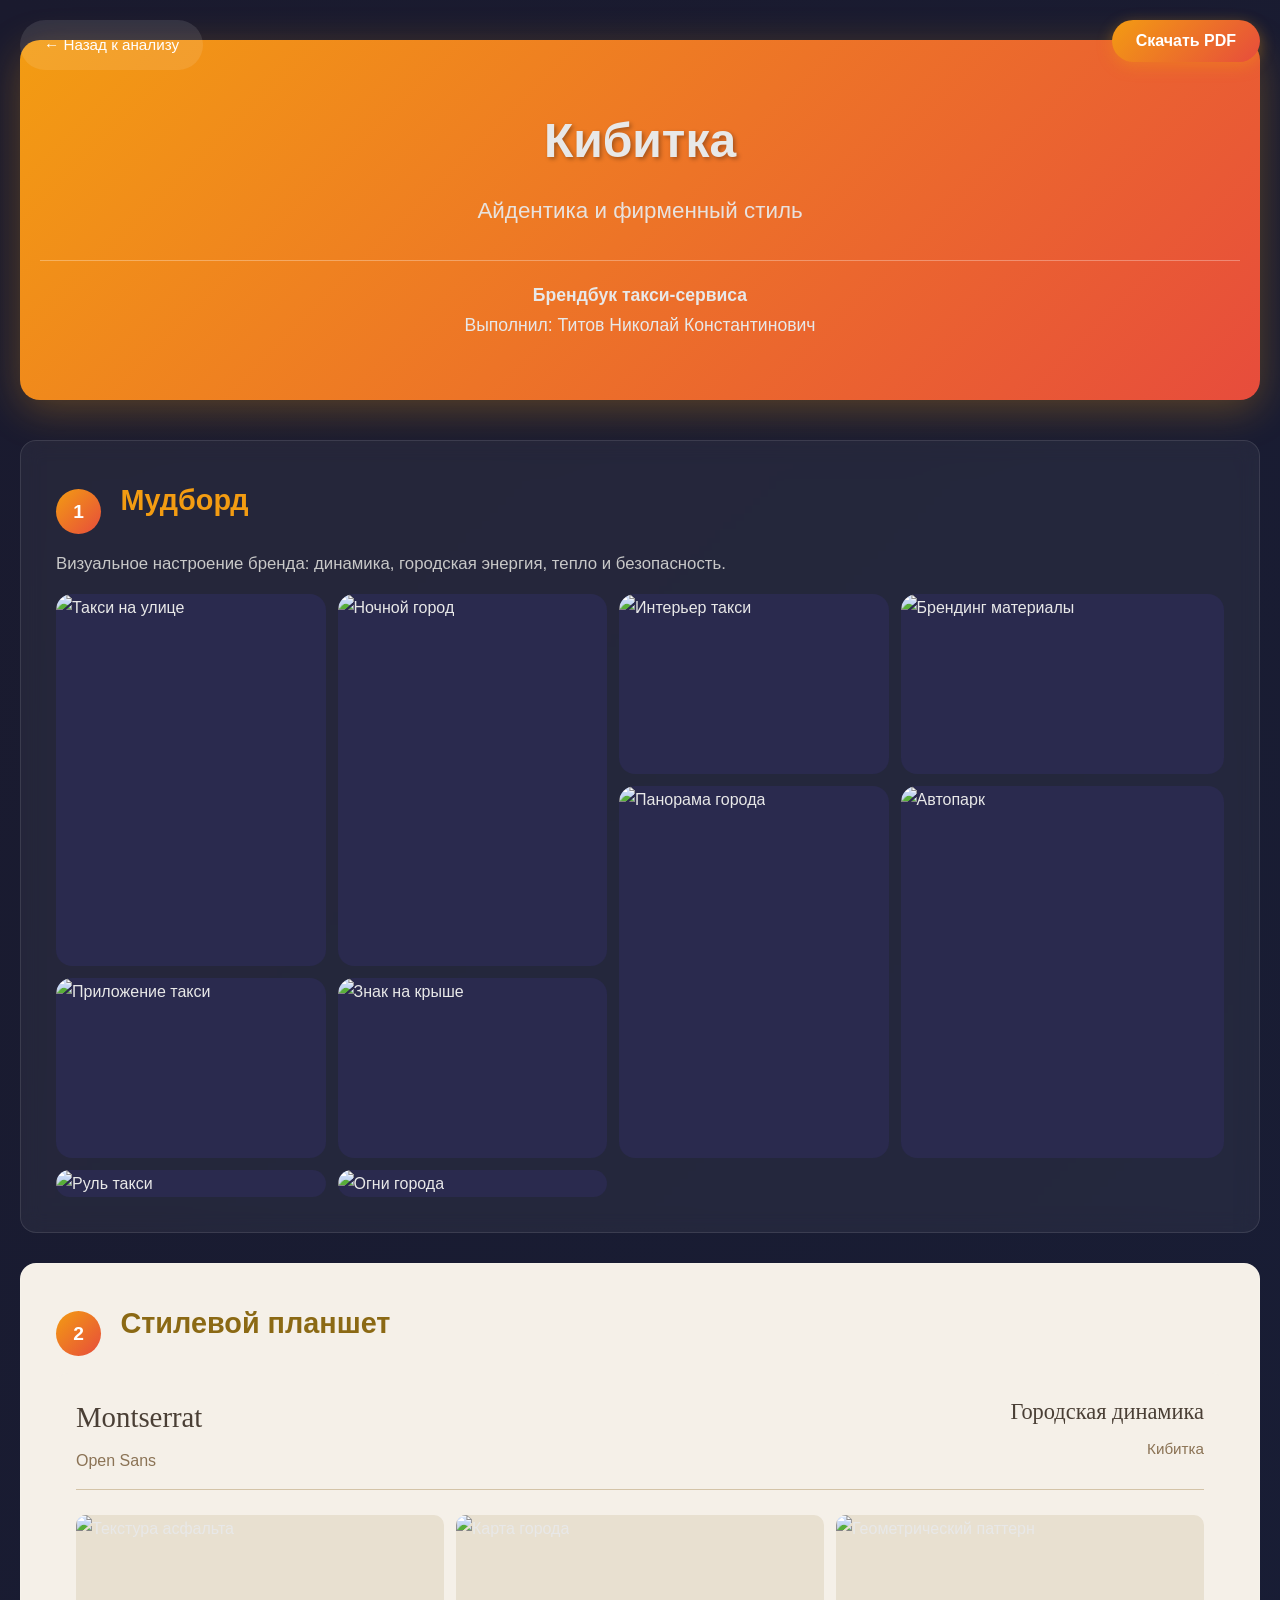
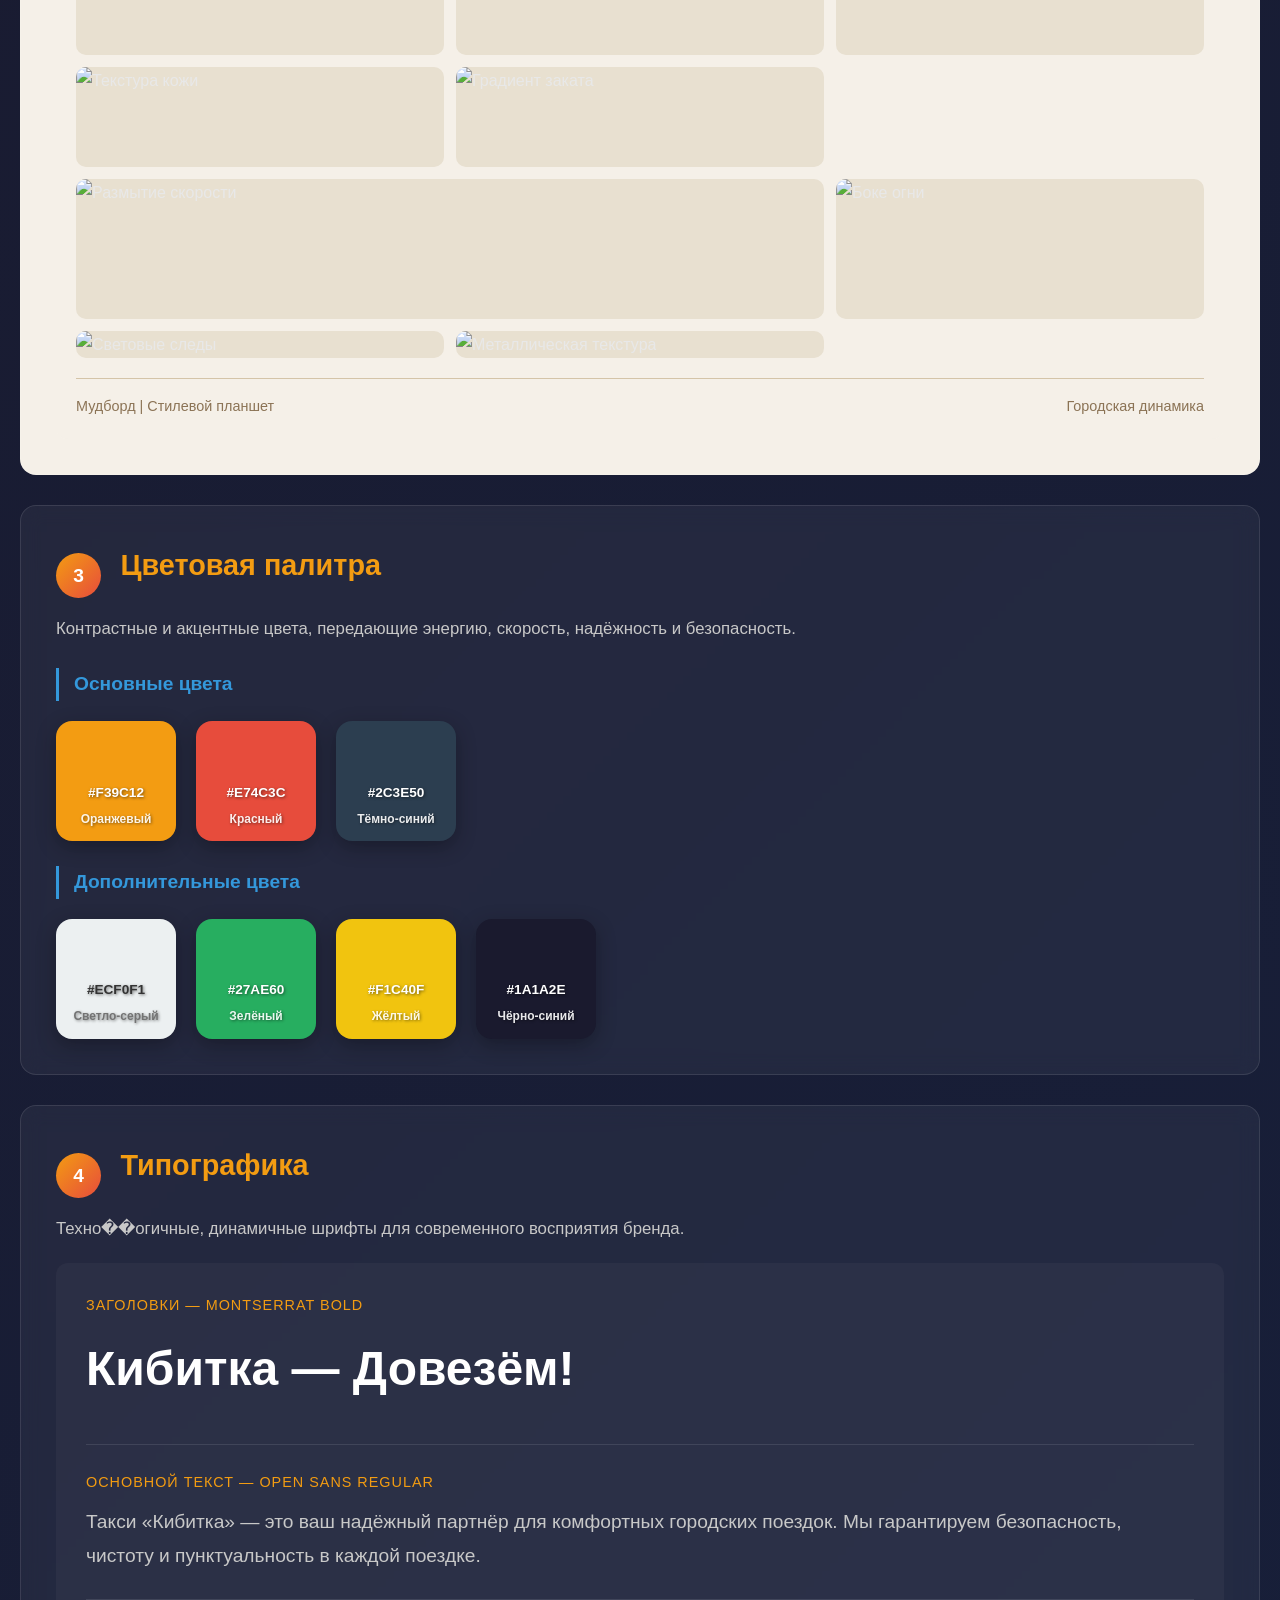
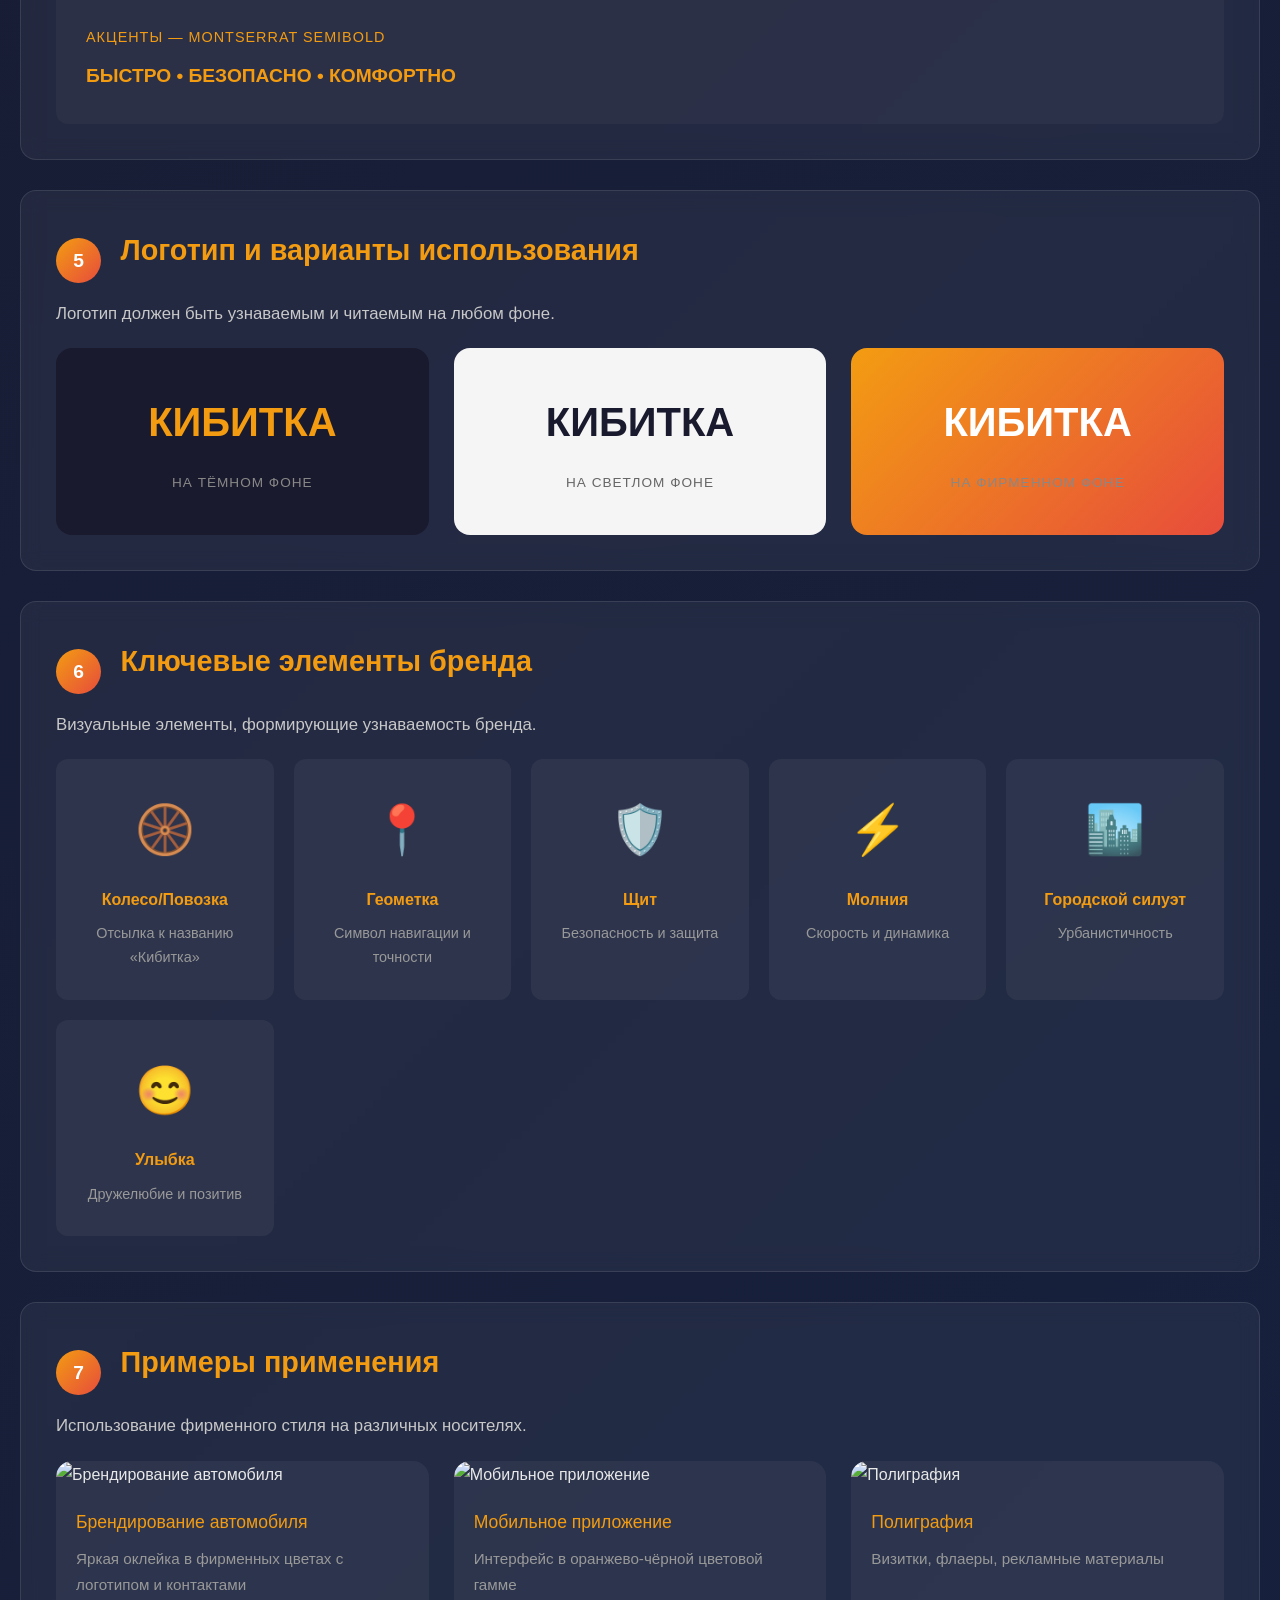
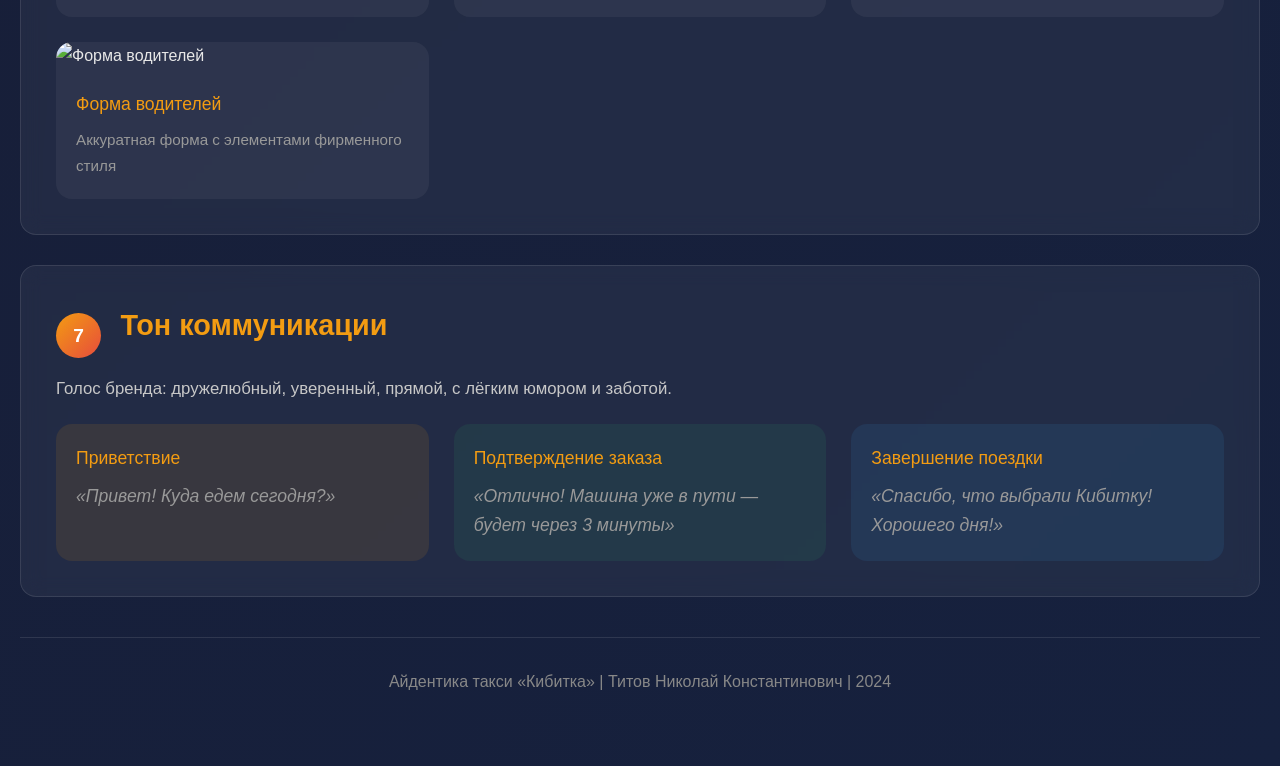
==== public/aidentic/aidentic.html @ 3633a211 "feat: relocate aidentic assets and update paths Moved 'aidentic.html' and related images to '/aident" ====
<!DOCTYPE html>
<html lang="ru">
<head>
    <meta charset="UTF-8">
    <meta name="viewport" content="width=device-width, initial-scale=1.0">
    <title>Айдентика компании «Кибитка» — Такси</title>
    <style>
        * {
            margin: 0;
            padding: 0;
            box-sizing: border-box;
        }

        body {
            font-family: 'Segoe UI', Tahoma, Geneva, Verdana, sans-serif;
            background: linear-gradient(135deg, #1a1a2e 0%, #16213e 100%);
            color: #e8e8e8;
            line-height: 1.7;
            min-height: 100vh;
        }

        .container {
            max-width: 1400px;
            margin: 0 auto;
            padding: 40px 20px;
        }

        /* Header */
        .header {
            text-align: center;
            padding: 60px 20px;
            background: linear-gradient(135deg, #f39c12 0%, #e74c3c 100%);
            border-radius: 20px;
            margin-bottom: 40px;
            box-shadow: 0 10px 40px rgba(243, 156, 18, 0.3);
        }

        .header h1 {
            font-size: 3rem;
            font-weight: 700;
            margin-bottom: 10px;
            text-shadow: 2px 2px 4px rgba(0,0,0,0.3);
        }

        .header .subtitle {
            font-size: 1.4rem;
            opacity: 0.95;
        }

        .header .author {
            margin-top: 30px;
            padding-top: 20px;
            border-top: 1px solid rgba(255,255,255,0.3);
            font-size: 1.1rem;
        }

        /* Section Styles */
        .section {
            background: rgba(255, 255, 255, 0.05);
            border-radius: 16px;
            padding: 35px;
            margin-bottom: 30px;
            backdrop-filter: blur(10px);
            border: 1px solid rgba(255, 255, 255, 0.1);
        }

        .section-number {
            display: inline-block;
            background: linear-gradient(135deg, #f39c12, #e74c3c);
            color: white;
            width: 45px;
            height: 45px;
            border-radius: 50%;
            text-align: center;
            line-height: 45px;
            font-weight: bold;
            font-size: 1.2rem;
            margin-right: 15px;
        }

        .section h2 {
            display: inline-block;
            font-size: 1.8rem;
            color: #f39c12;
            margin-bottom: 25px;
            vertical-align: middle;
        }

        .section h3 {
            color: #3498db;
            font-size: 1.2rem;
            margin: 25px 0 15px 0;
            padding-left: 15px;
            border-left: 3px solid #3498db;
        }

        .section p {
            color: #c8c8c8;
            font-size: 1.05rem;
            margin-bottom: 15px;
        }

        /* Moodboard Grid - Bento Style */
        .moodboard-title {
            font-family: 'Georgia', serif;
            font-size: 2.5rem;
            color: #d4a574;
            margin-bottom: 30px;
            font-style: italic;
        }

        .moodboard-grid {
            display: grid;
            grid-template-columns: 1fr 1fr 1fr 1.2fr;
            grid-template-rows: 180px 180px 180px;
            gap: 12px;
        }

        .moodboard-item {
            border-radius: 16px;
            overflow: hidden;
            position: relative;
            cursor: pointer;
            transition: transform 0.3s ease, box-shadow 0.3s ease;
            background: #2a2a4e;
        }

        .moodboard-item:hover {
            transform: scale(1.02);
            box-shadow: 0 10px 30px rgba(243, 156, 18, 0.3);
            z-index: 10;
        }

        .moodboard-item img {
            width: 100%;
            height: 100%;
            object-fit: cover;
        }

        /* Specific grid positions - more tall images */
        .moodboard-item:nth-child(1) {
            grid-row: 1 / 3;
        }

        .moodboard-item:nth-child(4) {
            grid-row: 1 / 3;
        }

        .moodboard-item:nth-child(7) {
            grid-row: 2 / 4;
        }

        .moodboard-item:nth-child(10) {
            grid-row: 2 / 4;
        }

        /* Styleboard Section */
        .styleboard-section {
            background: #f5f0e8;
        }

        .styleboard-section h2 {
            color: #8b6914;
        }

        .styleboard-container {
            background: #f5f0e8;
            border-radius: 12px;
            padding: 20px;
        }

        .styleboard-header {
            display: flex;
            justify-content: space-between;
            align-items: flex-start;
            margin-bottom: 25px;
            padding-bottom: 15px;
            border-bottom: 1px solid #d4c4a8;
        }

        .styleboard-fonts {
            text-align: left;
        }

        .font-name-display {
            font-family: 'Georgia', serif;
            font-size: 1.8rem;
            color: #4a3f35;
            font-weight: 400;
        }

        .font-name-secondary {
            font-family: 'Arial', sans-serif;
            font-size: 1rem;
            color: #8b7355;
            margin-top: 5px;
        }

        .styleboard-theme {
            text-align: right;
        }

        .theme-name {
            font-family: 'Georgia', serif;
            font-size: 1.4rem;
            color: #4a3f35;
        }

        .theme-subtitle {
            font-size: 0.95rem;
            color: #8b7355;
            margin-top: 5px;
        }

        .styleboard-grid {
            display: grid;
            grid-template-columns: repeat(3, 1fr);
            grid-template-rows: 140px 100px 140px;
            gap: 12px;
        }

        .styleboard-item {
            border-radius: 10px;
            overflow: hidden;
            background: #e8e0d0;
        }

        .styleboard-item img {
            width: 100%;
            height: 100%;
            object-fit: cover;
        }

        .styleboard-item.wide {
            grid-column: span 2;
        }

        .styleboard-footer {
            display: flex;
            justify-content: space-between;
            margin-top: 20px;
            padding-top: 15px;
            border-top: 1px solid #d4c4a8;
            font-size: 0.9rem;
            color: #8b7355;
        }

        /* Color Palette */
        .color-palette {
            display: flex;
            gap: 20px;
            margin-top: 20px;
            flex-wrap: wrap;
        }

        .color-swatch {
            width: 120px;
            height: 120px;
            border-radius: 16px;
            display: flex;
            flex-direction: column;
            align-items: center;
            justify-content: flex-end;
            padding-bottom: 12px;
            font-size: 0.85rem;
            font-weight: bold;
            color: white;
            text-shadow: 1px 1px 3px rgba(0,0,0,0.5);
            box-shadow: 0 6px 20px rgba(0,0,0,0.3);
            transition: transform 0.3s ease;
        }

        .color-swatch:hover {
            transform: translateY(-5px);
        }

        .color-name {
            font-size: 0.75rem;
            opacity: 0.9;
            margin-top: 5px;
        }

        /* Typography Showcase */
        .typography-showcase {
            background: rgba(255, 255, 255, 0.03);
            padding: 30px;
            border-radius: 12px;
            margin-top: 20px;
        }

        .font-sample {
            margin-bottom: 25px;
            padding-bottom: 25px;
            border-bottom: 1px solid rgba(255,255,255,0.1);
        }

        .font-sample:last-child {
            margin-bottom: 0;
            padding-bottom: 0;
            border-bottom: none;
        }

        .font-label {
            color: #f39c12;
            font-size: 0.9rem;
            margin-bottom: 10px;
            text-transform: uppercase;
            letter-spacing: 1px;
        }

        .font-display-heading {
            font-size: 3rem;
            font-weight: 700;
            color: #fff;
            margin-bottom: 10px;
        }

        .font-display-body {
            font-size: 1.2rem;
            color: #c8c8c8;
            line-height: 1.8;
        }

        /* Logo Variations */
        .logo-grid {
            display: grid;
            grid-template-columns: repeat(auto-fit, minmax(250px, 1fr));
            gap: 25px;
            margin-top: 20px;
        }

        .logo-card {
            background: rgba(255, 255, 255, 0.05);
            padding: 40px;
            border-radius: 16px;
            text-align: center;
            transition: transform 0.3s ease;
        }

        .logo-card:hover {
            transform: translateY(-5px);
        }

        .logo-card.dark {
            background: #1a1a2e;
        }

        .logo-card.light {
            background: #f5f5f5;
        }

        .logo-card.orange {
            background: linear-gradient(135deg, #f39c12, #e74c3c);
        }

        .logo-preview {
            font-size: 2.5rem;
            font-weight: 700;
            margin-bottom: 15px;
        }

        .logo-preview.dark-text {
            color: #1a1a2e;
        }

        .logo-preview.light-text {
            color: #fff;
        }

        .logo-preview.orange-text {
            color: #f39c12;
        }

        .logo-label {
            font-size: 0.85rem;
            color: #888;
            text-transform: uppercase;
            letter-spacing: 1px;
        }

        .logo-card.light .logo-label {
            color: #666;
        }

        /* Brand Elements */
        .brand-elements-grid {
            display: grid;
            grid-template-columns: repeat(auto-fit, minmax(200px, 1fr));
            gap: 20px;
            margin-top: 20px;
        }

        .brand-element {
            background: rgba(255, 255, 255, 0.05);
            padding: 30px;
            border-radius: 12px;
            text-align: center;
        }

        .brand-element-icon {
            font-size: 3rem;
            margin-bottom: 15px;
        }

        .brand-element-name {
            color: #f39c12;
            font-weight: 600;
            margin-bottom: 8px;
        }

        .brand-element-desc {
            color: #999;
            font-size: 0.9rem;
        }

        /* Usage Examples */
        .usage-grid {
            display: grid;
            grid-template-columns: repeat(auto-fit, minmax(300px, 1fr));
            gap: 25px;
            margin-top: 20px;
        }

        .usage-card {
            background: rgba(255, 255, 255, 0.05);
            border-radius: 16px;
            overflow: hidden;
        }

        .usage-image {
            width: 100%;
            height: 200px;
            object-fit: cover;
        }

        .usage-content {
            padding: 20px;
        }

        .usage-title {
            color: #f39c12;
            font-size: 1.1rem;
            margin-bottom: 8px;
        }

        .usage-desc {
            color: #999;
            font-size: 0.95rem;
        }

        /* Footer */
        .footer {
            text-align: center;
            padding: 30px;
            margin-top: 40px;
            color: #888;
            border-top: 1px solid rgba(255, 255, 255, 0.1);
        }

        /* Download Button */
        .download-btn {
            position: fixed;
            top: 20px;
            right: 20px;
            background: linear-gradient(135deg, #f39c12, #e74c3c);
            color: white;
            border: none;
            padding: 12px 24px;
            border-radius: 30px;
            font-size: 1rem;
            font-weight: 600;
            cursor: pointer;
            box-shadow: 0 4px 15px rgba(243, 156, 18, 0.4);
            z-index: 1000;
            transition: transform 0.2s, box-shadow 0.2s;
        }

        .download-btn:hover {
            transform: translateY(-2px);
            box-shadow: 0 6px 20px rgba(243, 156, 18, 0.5);
        }

        /* Navigation */
        .nav-link {
            position: fixed;
            top: 20px;
            left: 20px;
            background: rgba(255, 255, 255, 0.1);
            color: white;
            text-decoration: none;
            padding: 12px 24px;
            border-radius: 30px;
            font-size: 0.95rem;
            font-weight: 500;
            z-index: 1000;
            transition: background 0.2s;
        }

        .nav-link:hover {
            background: rgba(255, 255, 255, 0.2);
        }

        /* Responsive */
        @media (max-width: 1024px) {
            .moodboard-grid {
                grid-template-columns: repeat(3, 1fr);
            }
        }

        @media (max-width: 768px) {
            .header h1 {
                font-size: 2rem;
            }
            
            .section {
                padding: 25px;
            }

            .moodboard-grid {
                grid-template-columns: repeat(2, 1fr);
                grid-auto-rows: 150px;
            }

            .moodboard-item.tall,
            .moodboard-item.wide {
                grid-row: span 1;
                grid-column: span 1;
            }

            .color-swatch {
                width: 80px;
                height: 80px;
            }

            .nav-link, .download-btn {
                padding: 10px 18px;
                font-size: 0.85rem;
            }
        }

        /* Print Styles */
        @media print {
            @page {
                margin: 15mm;
                size: A4;
            }
            
            body {
                background: white !important;
                color: #1a1a1a !important;
            }

            .header {
                background: #f39c12 !important;
                -webkit-print-color-adjust: exact;
                print-color-adjust: exact;
            }

            .section {
                background: #f9f9f9 !important;
                border: 1px solid #ddd;
                page-break-inside: avoid;
            }

            .moodboard-item img {
                -webkit-print-color-adjust: exact;
                print-color-adjust: exact;
            }

            .download-btn, .nav-link {
                display: none !important;
            }
        }
    </style>
</head>
<body>
    <a href="../index.html" class="nav-link">← Назад к анализу</a>
    <button class="download-btn" onclick="window.print()" title="Скачать PDF">Скачать PDF</button>

    <div class="container">
        <!-- Header -->
        <header class="header">
            <h1>Кибитка</h1>
            <p class="subtitle">Айдентика и фирменный стиль</p>
            <p class="author">
                <strong>Брендбук такси-сервиса</strong><br>
                Выполнил: Титов Николай Константинович
            </p>
        </header>

        <!-- 1. Мудборд -->
        <section class="section">
            <span class="section-number">1</span>
            <h2>Мудборд</h2>
            <p>Визуальное настроение бренда: динамика, городская энергия, тепло и безопасность.</p>
            
            <div class="moodboard-grid">
                <div class="moodboard-item">
                    <img src="/aidentic/moodboard/taxi-car.jpg" alt="Такси на улице">
                </div>
                <div class="moodboard-item">
                    <img src="/aidentic/moodboard/taxi-interior.jpg" alt="Интерьер такси">
                </div>
                <div class="moodboard-item">
                    <img src="/aidentic/moodboard/branding.jpg" alt="Брендинг материалы">
                </div>
                <div class="moodboard-item">
                    <img src="/aidentic/moodboard/city-night.jpg" alt="Ночной город">
                </div>
                <div class="moodboard-item">
                    <img src="/aidentic/moodboard/taxi-app.jpg" alt="Приложение такси">
                </div>
                <div class="moodboard-item">
                    <img src="/aidentic/moodboard/taxi-driver.jpg" alt="Знак на крыше">
                </div>
                <div class="moodboard-item">
                    <img src="/aidentic/moodboard/city-skyline.jpg" alt="Панорама города">
                </div>
                <div class="moodboard-item">
                    <img src="/aidentic/moodboard/passengers.jpg" alt="Руль такси">
                </div>
                <div class="moodboard-item">
                    <img src="/aidentic/moodboard/street-lights.jpg" alt="Огни города">
                </div>
                <div class="moodboard-item">
                    <img src="/aidentic/moodboard/family-taxi.jpg" alt="Автопарк">
                </div>
            </div>
        </section>

        <!-- 2. Стилевой планшет -->
        <section class="section styleboard-section">
            <span class="section-number">2</span>
            <h2>Стилевой планшет</h2>
            
            <div class="styleboard-container">
                <div class="styleboard-header">
                    <div class="styleboard-fonts">
                        <div class="font-name-display">Montserrat</div>
                        <div class="font-name-secondary">Open Sans</div>
                    </div>
                    <div class="styleboard-theme">
                        <div class="theme-name">Городская динамика</div>
                        <div class="theme-subtitle">Кибитка</div>
                    </div>
                </div>
                
                <div class="styleboard-grid">
                    <div class="styleboard-item">
                        <img src="/aidentic/styleboard/texture-asphalt.jpg" alt="Текстура асфальта">
                    </div>
                    <div class="styleboard-item">
                        <img src="/aidentic/styleboard/city-map.jpg" alt="Карта города">
                    </div>
                    <div class="styleboard-item">
                        <img src="/aidentic/styleboard/geometric-pattern.jpg" alt="Геометрический паттерн">
                    </div>
                    <div class="styleboard-item">
                        <img src="/aidentic/styleboard/leather-texture.jpg" alt="Текстура кожи">
                    </div>
                    <div class="styleboard-item">
                        <img src="/aidentic/styleboard/sunset-gradient.jpg" alt="Градиент заката">
                    </div>
                    <div class="styleboard-item wide">
                        <img src="/aidentic/styleboard/speed-blur.jpg" alt="Размытие скорости">
                    </div>
                    <div class="styleboard-item">
                        <img src="/aidentic/styleboard/bokeh-lights.jpg" alt="Боке огни">
                    </div>
                    <div class="styleboard-item">
                        <img src="/aidentic/styleboard/light-trails.jpg" alt="Световые следы">
                    </div>
                    <div class="styleboard-item">
                        <img src="/aidentic/styleboard/metal-texture.jpg" alt="Металлическая текстура">
                    </div>
                </div>
                
                <div class="styleboard-footer">
                    <span>Мудборд | Стилевой планшет</span>
                    <span>Городская динамика</span>
                </div>
            </div>
        </section>

        <!-- 3. Цветовая палитра -->
        <section class="section">
            <span class="section-number">3</span>
            <h2>Цветовая палитра</h2>
            <p>Контрастные и акцентные цвета, передающие энергию, скорость, надёжность и безопасность.</p>
            
            <h3>Основные цвета</h3>
            <div class="color-palette">
                <div class="color-swatch" style="background: #f39c12;">
                    #F39C12
                    <span class="color-name">Оранжевый</span>
                </div>
                <div class="color-swatch" style="background: #e74c3c;">
                    #E74C3C
                    <span class="color-name">Красный</span>
                </div>
                <div class="color-swatch" style="background: #2c3e50;">
                    #2C3E50
                    <span class="color-name">Тёмно-синий</span>
                </div>
            </div>

            <h3>Дополнительные цвета</h3>
            <div class="color-palette">
                <div class="color-swatch" style="background: #ecf0f1; color: #333;">
                    #ECF0F1
                    <span class="color-name" style="color: #666;">Светло-серый</span>
                </div>
                <div class="color-swatch" style="background: #27ae60;">
                    #27AE60
                    <span class="color-name">Зелёный</span>
                </div>
                <div class="color-swatch" style="background: #f1c40f;">
                    #F1C40F
                    <span class="color-name">Жёлтый</span>
                </div>
                <div class="color-swatch" style="background: #1a1a2e;">
                    #1A1A2E
                    <span class="color-name">Чёрно-синий</span>
                </div>
            </div>
        </section>

        <!-- 4. Типографика -->
        <section class="section">
            <span class="section-number">4</span>
            <h2>Типографика</h2>
            <p>Техно��огичные, динамичные шрифты для современного восприятия бренда.</p>
            
            <div class="typography-showcase">
                <div class="font-sample">
                    <div class="font-label">Заголовки — Montserrat Bold</div>
                    <div class="font-display-heading">Кибитка — Довезём!</div>
                </div>
                <div class="font-sample">
                    <div class="font-label">Основной текст — Open Sans Regular</div>
                    <div class="font-display-body">
                        Такси «Кибитка» — это ваш надёжный партнёр для комфортных городских поездок. 
                        Мы гарантируем безопасность, чистоту и пунктуальность в каждой поездке.
                    </div>
                </div>
                <div class="font-sample">
                    <div class="font-label">Акценты — Montserrat SemiBold</div>
                    <div class="font-display-body" style="font-weight: 600; color: #f39c12;">
                        БЫСТРО • БЕЗОПАСНО • КОМФОРТНО
                    </div>
                </div>
            </div>
        </section>

        <!-- 5. Логотип -->
        <section class="section">
            <span class="section-number">5</span>
            <h2>Логотип и варианты использования</h2>
            <p>Логотип должен быть узнаваемым и читаемым на любом фоне.</p>
            
            <div class="logo-grid">
                <div class="logo-card dark">
                    <div class="logo-preview orange-text">КИБИТКА</div>
                    <div class="logo-label">На тёмном фоне</div>
                </div>
                <div class="logo-card light">
                    <div class="logo-preview dark-text">КИБИТКА</div>
                    <div class="logo-label">На светлом фоне</div>
                </div>
                <div class="logo-card orange">
                    <div class="logo-preview light-text">КИБИТКА</div>
                    <div class="logo-label">На фирменном фоне</div>
                </div>
            </div>
        </section>

        <!-- 6. Элементы бренда -->
        <section class="section">
            <span class="section-number">6</span>
            <h2>Ключевые элементы бренда</h2>
            <p>Визуальные элементы, формирующие узнаваемость бренда.</p>
            
            <div class="brand-elements-grid">
                <div class="brand-element">
                    <div class="brand-element-icon">🛞</div>
                    <div class="brand-element-name">Колесо/Повозка</div>
                    <div class="brand-element-desc">Отсылка к названию «Кибитка»</div>
                </div>
                <div class="brand-element">
                    <div class="brand-element-icon">📍</div>
                    <div class="brand-element-name">Геометка</div>
                    <div class="brand-element-desc">Символ навигации и точности</div>
                </div>
                <div class="brand-element">
                    <div class="brand-element-icon">🛡️</div>
                    <div class="brand-element-name">Щит</div>
                    <div class="brand-element-desc">Безопасность и защита</div>
                </div>
                <div class="brand-element">
                    <div class="brand-element-icon">⚡</div>
                    <div class="brand-element-name">Молния</div>
                    <div class="brand-element-desc">Скорость и динамика</div>
                </div>
                <div class="brand-element">
                    <div class="brand-element-icon">🏙️</div>
                    <div class="brand-element-name">Городской силуэт</div>
                    <div class="brand-element-desc">Урбанистичность</div>
                </div>
                <div class="brand-element">
                    <div class="brand-element-icon">😊</div>
                    <div class="brand-element-name">Улыбка</div>
                    <div class="brand-element-desc">Дружелюбие и позитив</div>
                </div>
            </div>
        </section>

        <!-- 7. Примеры применения -->
        <section class="section">
            <span class="section-number">7</span>
            <h2>Примеры применения</h2>
            <p>Использование фирменного стиля на различных носителях.</p>
            
            <div class="usage-grid">
                <div class="usage-card">
                    <img src="/aidentic/moodboard/taxi-car.jpg" alt="Брендирование автомобиля" class="usage-image">
                    <div class="usage-content">
                        <div class="usage-title">Брендирование автомобиля</div>
                        <div class="usage-desc">Яркая оклейка в фирменных цветах с логотипом и контактами</div>
                    </div>
                </div>
                <div class="usage-card">
                    <img src="/aidentic/moodboard/taxi-app.jpg" alt="Мобильное приложение" class="usage-image">
                    <div class="usage-content">
                        <div class="usage-title">Мобильное приложение</div>
                        <div class="usage-desc">Интерфейс в оранжево-чёрной цветовой гамме</div>
                    </div>
                </div>
                <div class="usage-card">
                    <img src="/aidentic/moodboard/branding.jpg" alt="Полиграфия" class="usage-image">
                    <div class="usage-content">
                        <div class="usage-title">Полиграфия</div>
                        <div class="usage-desc">Визитки, флаеры, рекламные материалы</div>
                    </div>
                </div>
                <div class="usage-card">
                    <img src="/aidentic/moodboard/taxi-driver.jpg" alt="Форма водителей" class="usage-image">
                    <div class="usage-content">
                        <div class="usage-title">Форма водителей</div>
                        <div class="usage-desc">Аккуратная форма с элементами фирменного стиля</div>
                    </div>
                </div>
            </div>
        </section>

        <!-- 7. Тон коммуникации -->
        <section class="section">
            <span class="section-number">7</span>
            <h2>Тон коммуникации</h2>
            <p>Голос бренда: дружелюбный, уверенный, прямой, с лёгким юмором и заботой.</p>
            
            <div class="usage-grid">
                <div class="usage-card" style="background: rgba(243, 156, 18, 0.1);">
                    <div class="usage-content">
                        <div class="usage-title">Приветствие</div>
                        <div class="usage-desc" style="font-style: italic; font-size: 1.1rem;">
                            «Привет! Куда едем сегодня?»
                        </div>
                    </div>
                </div>
                <div class="usage-card" style="background: rgba(39, 174, 96, 0.1);">
                    <div class="usage-content">
                        <div class="usage-title">Подтверждение заказа</div>
                        <div class="usage-desc" style="font-style: italic; font-size: 1.1rem;">
                            «Отлично! Машина уже в пути — будет через 3 минуты»
                        </div>
                    </div>
                </div>
                <div class="usage-card" style="background: rgba(52, 152, 219, 0.1);">
                    <div class="usage-content">
                        <div class="usage-title">Завершение поездки</div>
                        <div class="usage-desc" style="font-style: italic; font-size: 1.1rem;">
                            «Спасибо, что выбрали Кибитку! Хорошего дня!»
                        </div>
                    </div>
                </div>
            </div>
        </section>

        <!-- Footer -->
        <footer class="footer">
            <p>Айдентика такси «Кибитка» | Титов Николай Константинович | 2024</p>
        </footer>
    </div>
</body>
</html>
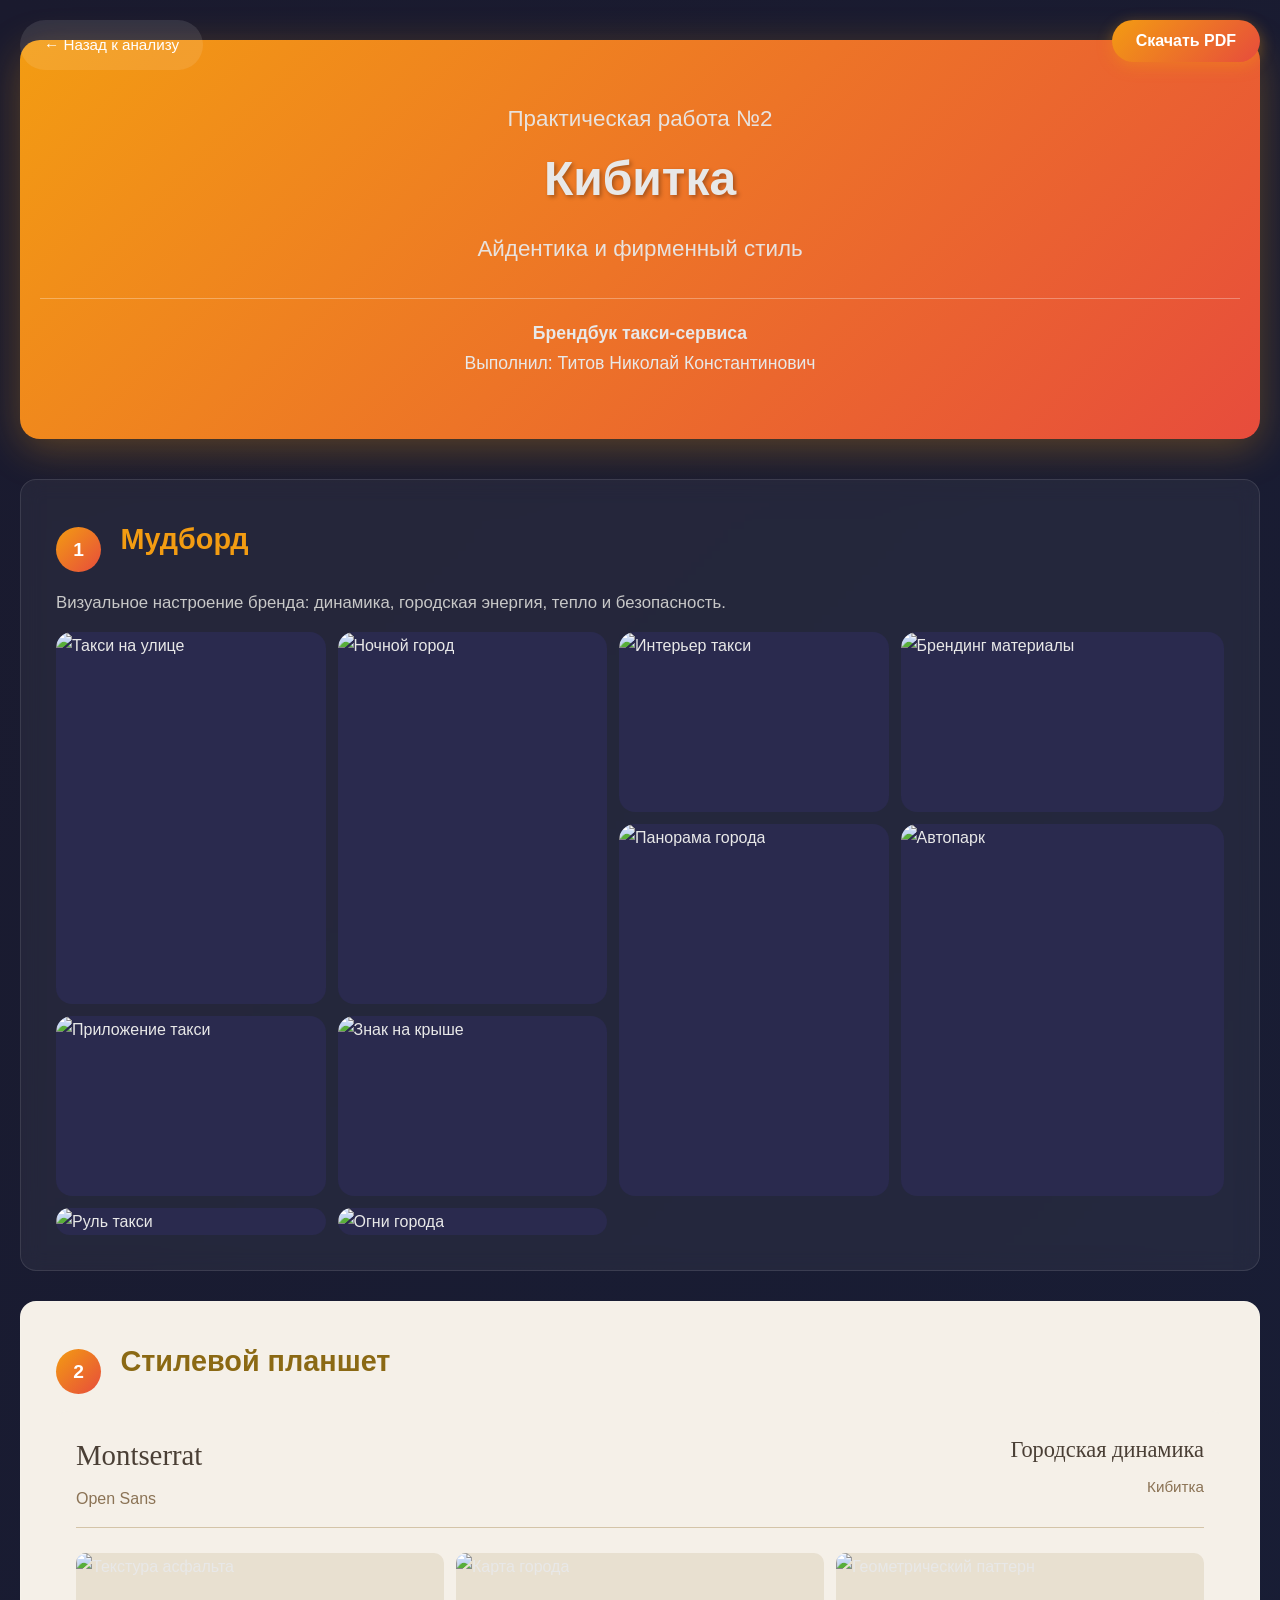
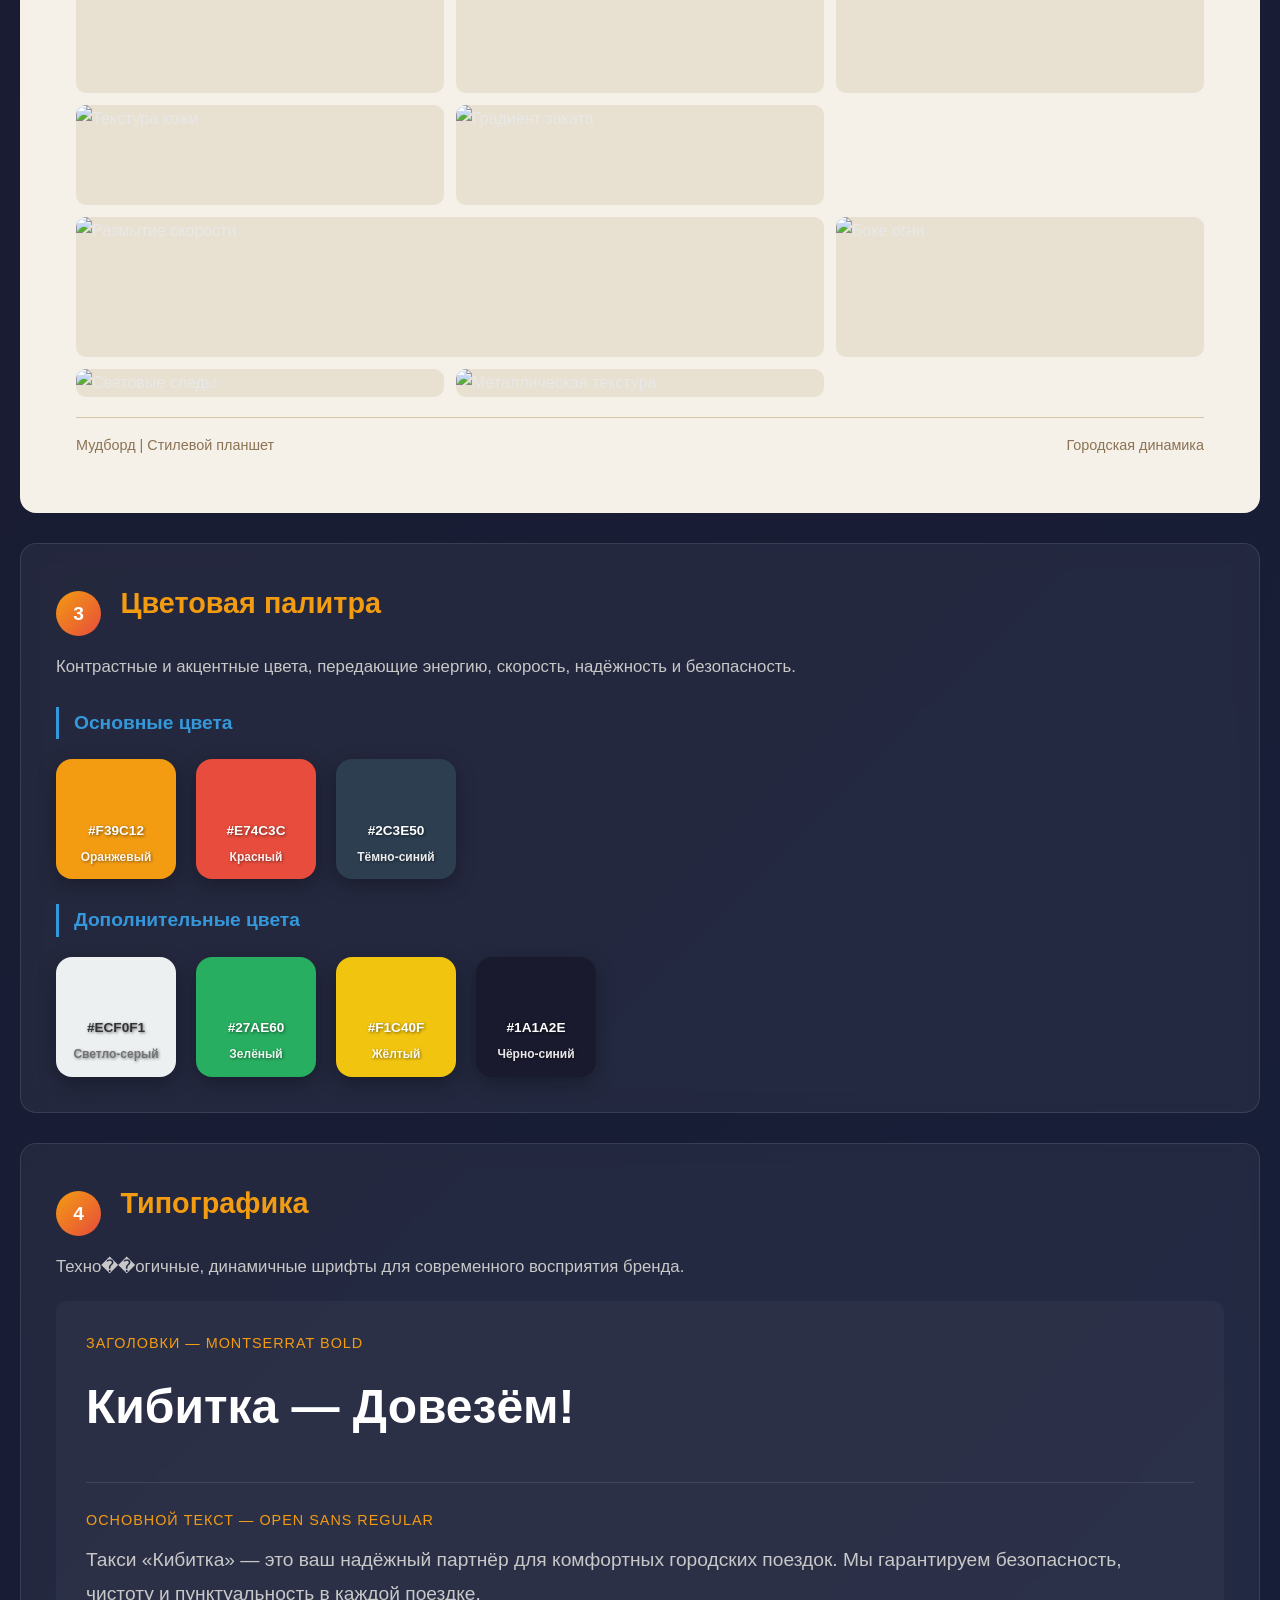
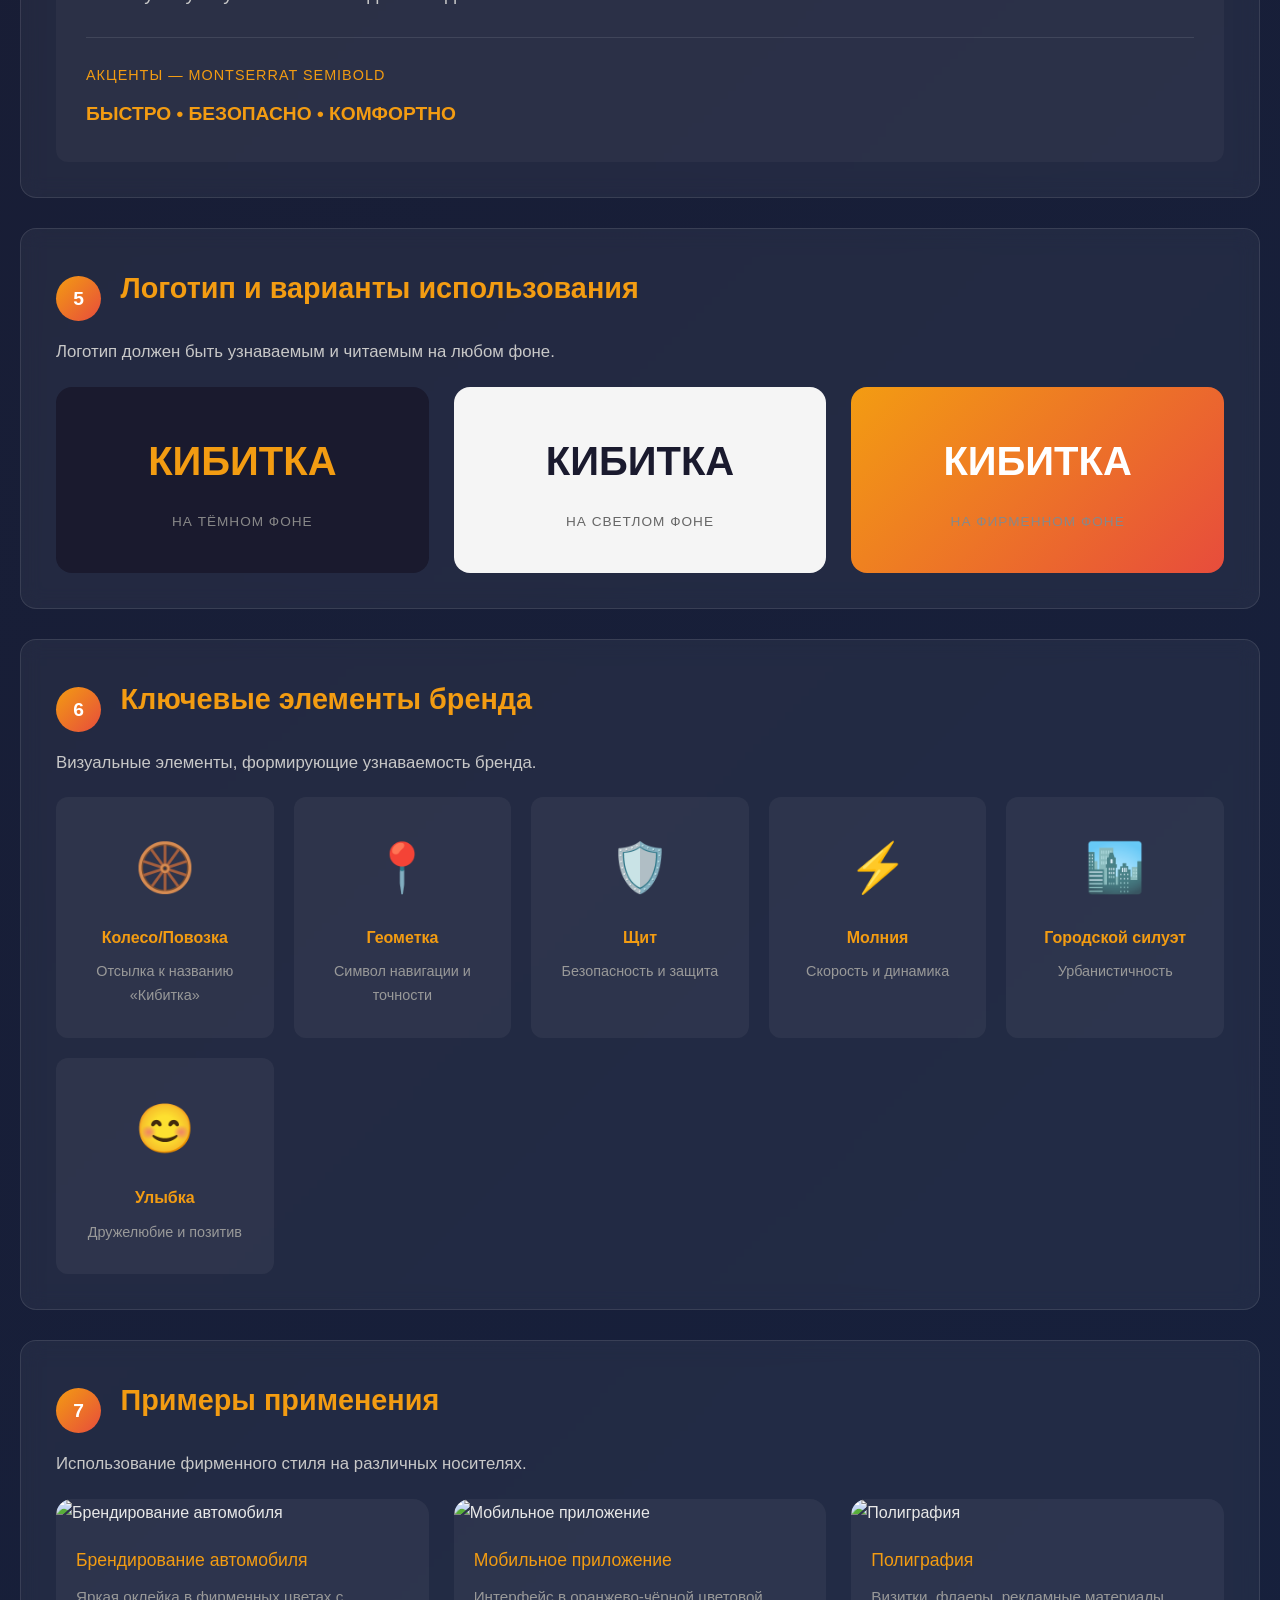
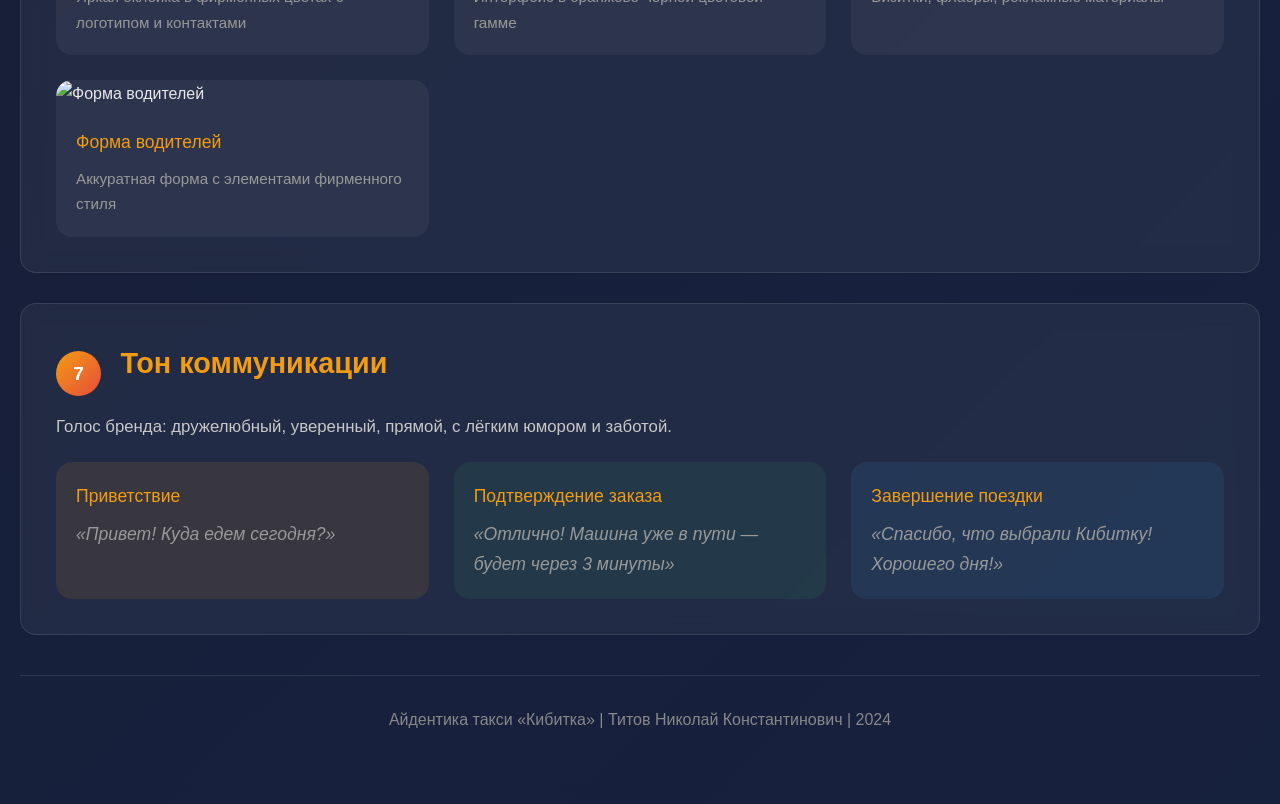
==== commit f9747c07: "feat: add exercise numbers to header in HTML files Add "Practical Work №3" to logo.html and "Practic" ====
--- a/public/aidentic/aidentic.html
+++ b/public/aidentic/aidentic.html
@@ -578,9 +578,10 @@
     <button class="download-btn" onclick="window.print()" title="Скачать PDF">Скачать PDF</button>
 
     <div class="container">
-        <!-- Header -->
-        <header class="header">
-            <h1>Кибитка</h1>
+<!-- Header -->
+    <header class="header">
+        <p class="subtitle">Практическая работа №2</p>
+        <h1>Кибитка</h1>
             <p class="subtitle">Айдентика и фирменный стиль</p>
             <p class="author">
                 <strong>Брендбук такси-сервиса</strong><br>
